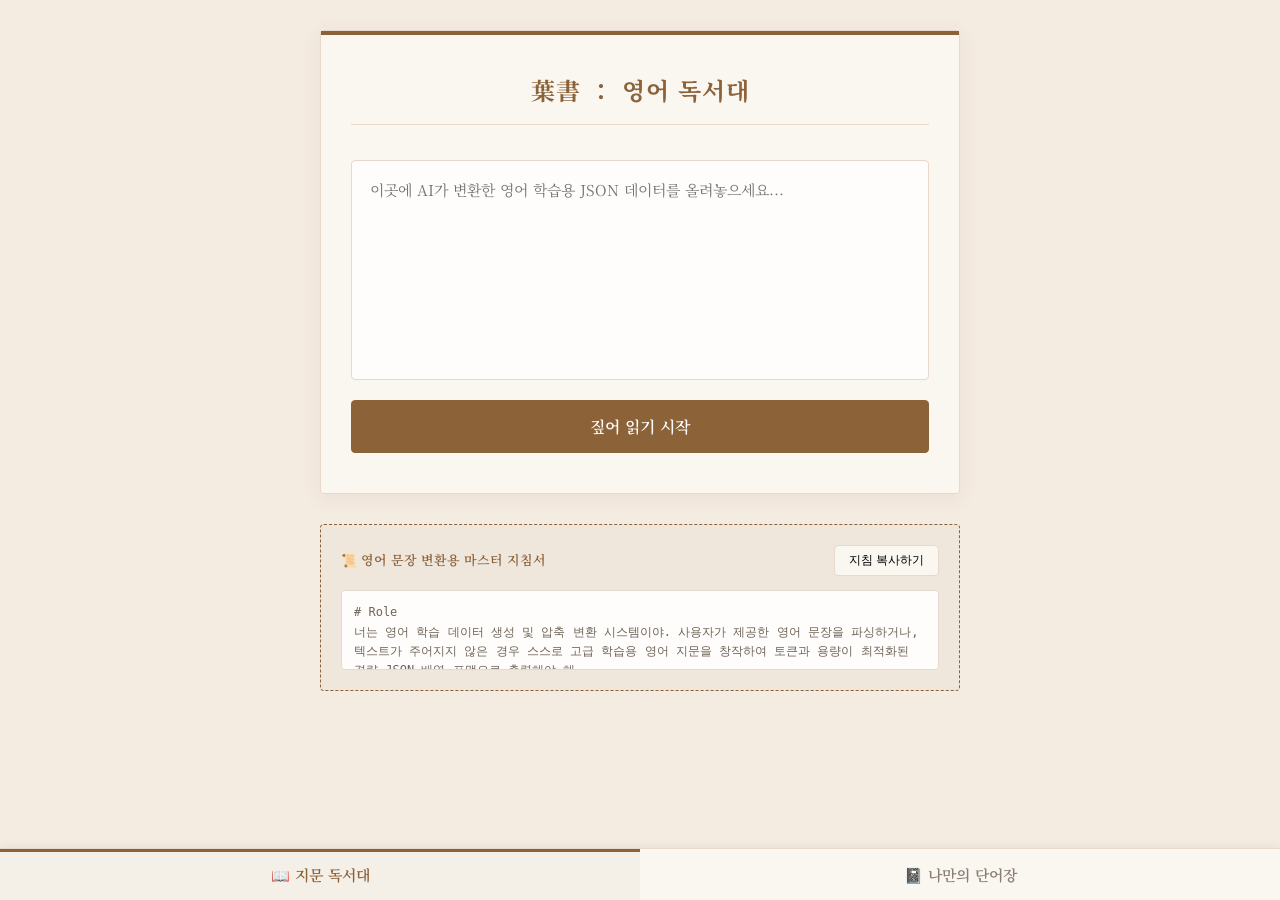
==== en/index.html @ d21dc88b "dir manage" ====
<!DOCTYPE html>
<html lang="ko">
<head>
    <meta charset="UTF-8">
    <meta name="viewport" content="width=device-width, initial-scale=1.0, maximum-scale=1.0, user-scalable=no">
    <title>영어 독서대 & 단어장</title>
    <link href="https://fonts.googleapis.com/css2?family=Noto+Serif+JP:wght@400;700&family=Noto+Serif+KR:wght@400;700&display=swap" rel="stylesheet">
    <link rel="stylesheet" href="../src/reader.css">
</head>
<body data-storage-key="forgotten_english_words_ko">

<div id="tab-reader" class="page-content active">
    <div class="container">
        <h2>葉書 ： 영어 독서대</h2>
        <div id="input-page">
            <textarea id="text-input" placeholder="이곳에 AI가 변환한 영어 학습용 JSON 데이터를 올려놓으세요..."></textarea>
            <button class="btn start-btn" id="process-button">짚어 읽기 시작</button>
        </div>
        <div id="viewer-page">
            <button class="btn back-btn" id="back-button">← 돌아가기</button>
            <div id="viewer-area"></div>
        </div>
    </div>

    <div class="prompt-box">
        <div class="prompt-header">
            <div class="prompt-title">📜 영어 문장 변환용 마스터 지침서</div>
            <button class="copy-btn" id="copy-prompt-btn">지침 복사하기</button>
        </div>
        <div class="prompt-content" id="prompt-text" data-src="prompt.txt"></div>
    </div>
</div>

<div id="tab-wordbook" class="page-content">
    <div class="container">
        <h2>📓 나만의 영어 단어장</h2>
        
        <div class="study-card-area">
            <div id="card-counter">0 / 0</div>
            <div id="card-jp" class="study-card-jp">단어장이 비어있습니다</div>
            <div id="card-hint" class="study-card-hint" style="display:none;">클릭하여 뜻 확인</div>
            
            <div class="card-controls" id="card-ctrls" style="display:none;">
                <button class="card-btn" id="card-prev">◀ 이전</button>
                <button class="card-btn" id="card-next">다음 ▶</button>
            </div>
        </div>

        <div class="add-word-form">
            <input type="text" id="add-jp" placeholder="영어 표기 (예: thoughtful)">
            <input type="text" id="add-kana" placeholder="발음 또는 원형 (선택, 예: thought)">
            <input type="text" id="add-mean" placeholder="한국어 뜻">
            <button class="sm-add-btn" id="add-word-submit">추가</button>
        </div>

        <div class="list-header">
            <span class="list-title">저장된 단어 리스트</span>
            <button class="remove-btn" id="clear-all-btn">전체 삭제</button>
        </div>
        
        <div class="wordbook-list" id="wordbook-list-container"></div>
    </div>
</div>

<div class="tab-bar">
    <button class="tab-btn active" onclick="switchTab('tab-reader')">📖 지문 독서대</button>
    <button class="tab-btn" onclick="switchTab('tab-wordbook')">📓 나만의 단어장</button>
</div>

<script src="../src/reader.js"></script>
</body>
</html>
---- src/reader.css ----
:root {
    --primary: #8C6239;          
    --primary-hover: #6F4E2C;
    --bg-main: #F4EBE1;          
    --bg-card: #FAF6F0;          
    --text-main: #3E3429;        
    --text-muted: #8A7E72;
    --border-color: #E6D9CB;     
    --hint-kana: #2B5F75;        
    --hint-both: #5A7356;        
    --hint-mean: #A94442;        
}

body {
    font-family: "Noto Serif KR", "Noto Serif JP", "Shippori Mincho", "MS Mincho", "Yu Mincho", serif;
    background-color: var(--bg-main);
    padding: 15px 15px 80px 15px; 
    color: var(--text-main);
    margin: 0;
    -webkit-tap-highlight-color: transparent;
    line-height: 1.6;
}

/* 🎯 하단 고정 탭 바 */
.tab-bar {
    position: fixed;
    bottom: 0; left: 0; right: 0;
    background: var(--bg-card);
    border-top: 1px solid var(--border-color);
    display: flex;
    justify-content: space-around;
    z-index: 1000;
    box-shadow: 0 -2px 10px rgba(0,0,0,0.05);
}

.tab-btn {
    flex: 1;
    padding: 15px 0;
    border: none;
    background: transparent;
    font-family: inherit;
    font-size: 15px;
    font-weight: 600;
    color: var(--text-muted);
    cursor: pointer;
    text-align: center;
    transition: all 0.2s;
}

.tab-btn.active {
    color: var(--primary);
    background: rgba(140, 98, 57, 0.05);
    border-top: 3px solid var(--primary);
    padding-top: 12px;
}

.page-content { display: none; }
.page-content.active { display: block; }

/* 🎯 메인 컨테이너 */
.container {
    max-width: 640px;
    margin: 15px auto 30px auto;
    background: var(--bg-card);
    padding: 40px 30px;
    border-radius: 4px;
    box-shadow: 0 4px 20px rgba(140, 98, 57, 0.08);
    box-sizing: border-box;
    border: 1px solid var(--border-color);
    position: relative;
}

.container::before {
    content: "";
    position: absolute;
    top: 0; left: 0; right: 0;
    height: 4px;
    background: var(--primary);
}

h2 {
    text-align: center;
    font-size: 24px;
    font-weight: 700;
    color: var(--primary);
    margin-top: 0;
    margin-bottom: 35px;
    letter-spacing: 1px;
    border-bottom: 1px solid var(--border-color);
    padding-bottom: 15px;
}

#input-page {
    display: flex;
    flex-direction: column;
    gap: 20px;
}

textarea {
    width: 100%;
    height: 220px;
    padding: 18px;
    border: 1px solid var(--border-color);
    border-radius: 4px;
    resize: none;
    font-size: 15px;
    box-sizing: border-box;
    font-family: inherit;
    background-color: #FFFDFB;
    color: var(--text-main);
}

/* 🎯 버튼 공통 */
.btn {
    border: 1px solid var(--primary);
    padding: 14px;
    border-radius: 4px;
    font-size: 16px;
    font-weight: 600;
    cursor: pointer;
    display: inline-flex;
    justify-content: center;
    align-items: center;
    gap: 8px;
    font-family: inherit;
}

.start-btn { background-color: var(--primary); color: #FFFDFB; }
#viewer-page { display: none; }

.back-btn {
    background-color: transparent;
    color: var(--text-muted);
    border: 1px solid var(--border-color);
    padding: 8px 16px;
    border-radius: 4px;
    font-size: 13px;
    margin-bottom: 25px;
}

/* 🎯 독서대 지문 영역 */
#viewer-area {
    font-size: 22px;
    letter-spacing: 2px;
    word-wrap: break-word;
    word-break: break-all;
    line-height: 54px; 
    padding: 0 5px;
    background-image: linear-gradient(to bottom, transparent 53px, rgba(140, 98, 57, 0.2) 53px);
    background-size: 100% 54px;
    background-repeat: repeat;
    background-position: 0 -2px; 
}

span.word {
    display: inline; 
    position: relative;
    top: -3px; 
    padding: 0 1px;
    user-select: none;
}

span.playable { cursor: pointer; }
span.playable:hover { background-color: rgba(140, 98, 57, 0.07); border-radius: 4px; }
span.word::after {
    content: attr(data-hint);
    font-size: 14px;
    margin-left: 4px;
    font-weight: 500;
    font-family: system-ui, sans-serif;
    display: inline-block;
}

/* 🎯 힌트 단계별 스타일링 */
.stage-1 { background-color: rgba(43, 95, 117, 0.06) !important; border-radius: 4px; }
.stage-1::after { color: var(--hint-kana); }
.stage-2 { background-color: rgba(90, 115, 86, 0.07) !important; border-radius: 4px; }
.stage-2::after { color: var(--hint-both); }
.stage-3 { background-color: rgba(169, 68, 66, 0.05) !important; border-radius: 4px; }
.stage-3::after { color: var(--hint-mean); }

.br-block { display: block; height: 0; line-height: 0; }

/* 🎯 모르는 단어 저장 확인창 */
.word-save-dialog {
    position: fixed;
    inset: 0;
    z-index: 2000;
    display: flex;
    align-items: center;
    justify-content: center;
    padding: 20px;
    background: rgba(62, 52, 41, 0.18);
    opacity: 0;
    pointer-events: none;
    transition: opacity 0.18s ease;
}

.word-save-dialog.show {
    opacity: 1;
    pointer-events: auto;
}

.word-save-card {
    width: min(360px, 100%);
    background: #FFFDFB;
    border: 1px solid var(--border-color);
    border-top: 4px solid var(--primary);
    border-radius: 6px;
    box-shadow: 0 16px 40px rgba(62, 52, 41, 0.18);
    padding: 24px;
    box-sizing: border-box;
    transform: translateY(8px);
    transition: transform 0.18s ease;
}

.word-save-dialog.show .word-save-card {
    transform: translateY(0);
}

.word-save-label {
    font-size: 12px;
    font-weight: 700;
    color: var(--primary);
    margin-bottom: 8px;
}

.word-save-title {
    font-size: 28px;
    font-weight: 700;
    line-height: 1.25;
    color: var(--text-main);
    word-break: break-word;
}

.word-save-meta {
    margin-top: 6px;
    font-size: 14px;
    color: var(--hint-both);
    word-break: break-word;
}

.word-save-message {
    margin-top: 16px;
    font-size: 14px;
    color: var(--text-muted);
}

.word-save-actions {
    display: flex;
    justify-content: flex-end;
    gap: 8px;
    margin-top: 22px;
}

.word-save-actions button {
    border-radius: 4px;
    padding: 9px 14px;
    font-family: inherit;
    font-size: 14px;
    font-weight: 600;
    cursor: pointer;
}

.word-save-cancel {
    background: transparent;
    color: var(--text-muted);
    border: 1px solid var(--border-color);
}

.word-save-confirm {
    background: var(--primary);
    color: #FFFDFB;
    border: 1px solid var(--primary);
}

.clear-card {
    border-top-color: var(--hint-mean);
}

.danger-label {
    color: var(--hint-mean);
}

.word-clear-confirm {
    background: var(--hint-mean);
    color: #FFFDFB;
    border: 1px solid var(--hint-mean);
}

/* 🎯 수동 단어 추가 폼 */
.add-word-form {
    display: grid;
    grid-template-columns: repeat(3, minmax(0, 1fr)) auto;
    gap: 8px;
    margin-bottom: 20px;
    align-items: stretch;
}

.add-word-form input {
    width: 100%;
    min-width: 0;
    box-sizing: border-box;
    padding: 10px;
    border: 1px solid var(--border-color);
    border-radius: 4px;
    font-family: inherit;
    font-size: 14px;
    background: #FFFDFB;
}

.sm-add-btn {
    background: var(--primary);
    color: white;
    border: none;
    min-width: 64px;
    padding: 0 16px;
    border-radius: 4px;
    font-weight: 600;
    cursor: pointer;
    white-space: nowrap;
    font-family: inherit;
}

@media (max-width: 720px) {
    .add-word-form {
        grid-template-columns: 1fr;
    }

    .sm-add-btn {
        min-height: 42px;
    }
}

/* 🎯 플래시 카드 암기방 */
.study-card-area {
    background: #FFFDFB;
    border: 1px dashed var(--primary);
    border-radius: 6px;
    padding: 30px;
    text-align: center;
    margin-bottom: 30px;
    min-height: 140px;
    display: flex;
    flex-direction: column;
    justify-content: center;
    align-items: center;
    position: relative;
}

#card-counter {
    position: absolute; 
    top: 10px; 
    right: 15px; 
    font-size: 12px; 
    color: var(--text-muted);
}

.study-card-jp { font-size: 28px; font-weight: 700; margin-bottom: 10px; color: var(--text-main); }
.study-card-hint { font-size: 16px; color: var(--hint-mean); min-height: 24px; cursor: pointer; background: #EFE6DC; padding: 4px 14px; border-radius: 4px; user-select: none; }
.study-card-hint.revealed { background: transparent; }

.card-controls { display: flex; justify-content: center; gap: 20px; margin-top: 15px; }
.card-btn { background: transparent; border: 1px solid var(--border-color); padding: 6px 16px; border-radius: 4px; cursor: pointer; font-family: inherit; color: var(--text-main); }

/* 🎯 저장된 단어 목록 구조 */
.list-header {
    display: flex; 
    justify-content: space-between; 
    align-items: center; 
    margin-bottom: 10px;
}
.list-title { font-weight: 700; color: var(--primary); }

.wordbook-list { display: flex; flex-direction: column; gap: 8px; max-height: 350px; overflow-y: auto; }
.wordbook-item { display: flex; justify-content: space-between; align-items: center; background: #FFFDFB; padding: 10px 15px; border-radius: 4px; border: 1px solid #F0E6DA; }
.wordbook-item .jp { font-weight: 600; font-size: 16px; }
.wordbook-item .meta { font-size: 13px; color: var(--text-muted); margin-left: 8px; }
.remove-btn { background: transparent; border: none; color: var(--hint-mean); cursor: pointer; font-size: 14px; }

/* 🎯 하단 프롬프트 박스 */
.prompt-box { max-width: 640px; margin: 0 auto 20px auto; background: #EFE6DC; border: 1px dashed var(--primary); padding: 20px; border-radius: 4px; box-sizing: border-box; }
.prompt-header { display: flex; justify-content: space-between; align-items: center; margin-bottom: 14px; }
.prompt-title { font-size: 13px; font-weight: 600; color: var(--primary); }
.copy-btn { background-color: var(--bg-card); border: 1px solid var(--border-color); padding: 6px 14px; border-radius: 4px; font-size: 12px; cursor: pointer; }
.copy-btn.success { background-color: #5A7356; color: white; }
.prompt-content { width: 100%; height: 80px; font-size: 12px; font-family: monospace; color: #6E6458; background: #FFFDFB; border: 1px solid var(--border-color); border-radius: 4px; padding: 12px; box-sizing: border-box; overflow-y: auto; white-space: pre-wrap; }
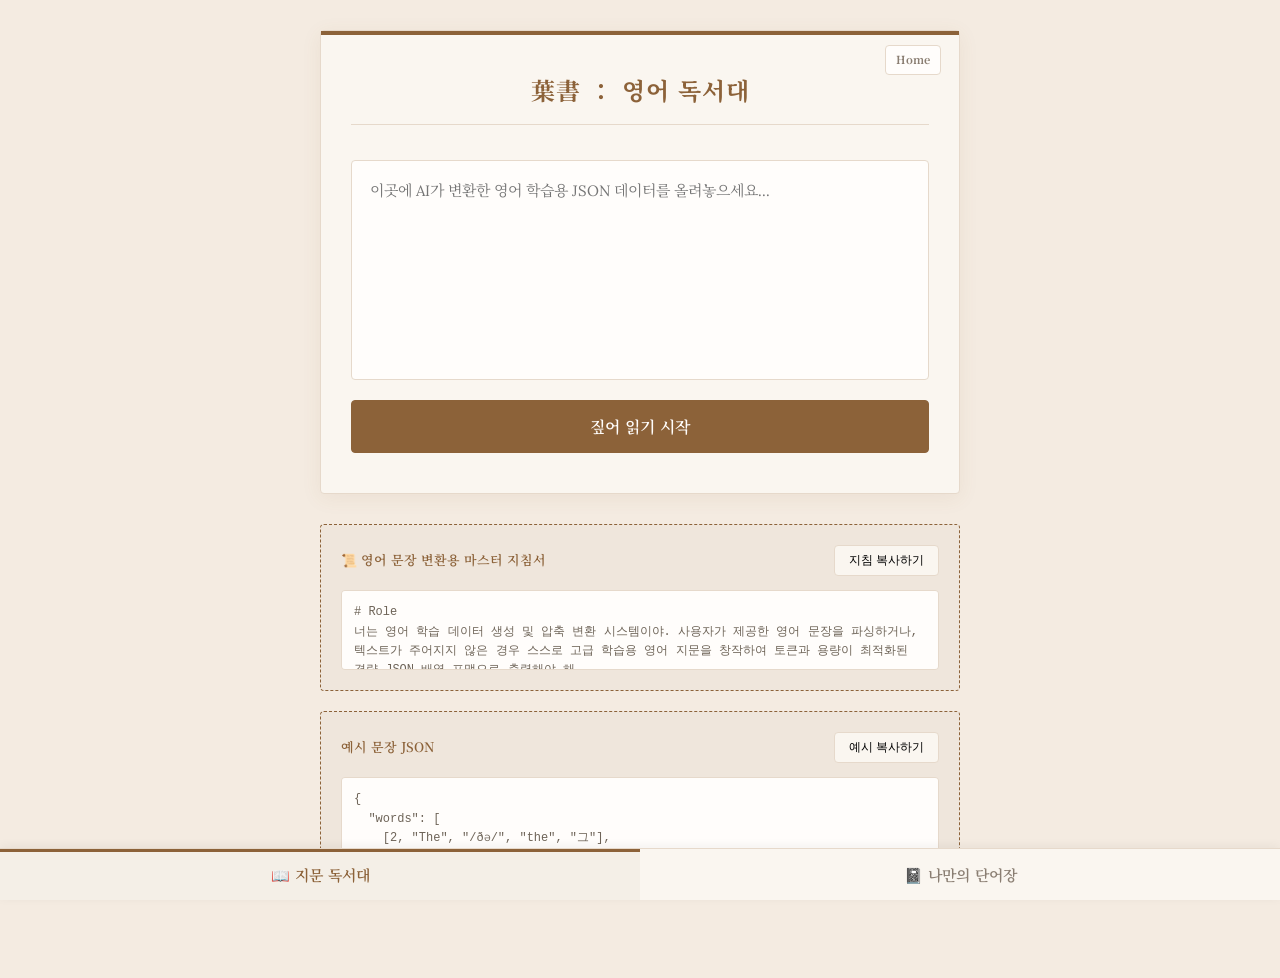
==== commit 02377a48: "fix" ====
--- a/en/index.html
+++ b/en/index.html
@@ -11,6 +11,9 @@
 
 <div id="tab-reader" class="page-content active">
     <div class="container">
+        <div class="reader-top-actions">
+            <a class="home-link" href="../">Home</a>
+        </div>
         <h2>葉書 ： 영어 독서대</h2>
         <div id="input-page">
             <textarea id="text-input" placeholder="이곳에 AI가 변환한 영어 학습용 JSON 데이터를 올려놓으세요..."></textarea>
@@ -22,12 +25,20 @@
         </div>
     </div>
 
-    <div class="prompt-box">
+    <div class="prompt-box reader-support-box">
         <div class="prompt-header">
             <div class="prompt-title">📜 영어 문장 변환용 마스터 지침서</div>
             <button class="copy-btn" id="copy-prompt-btn">지침 복사하기</button>
         </div>
         <div class="prompt-content" id="prompt-text" data-src="prompt.txt"></div>
+    </div>
+
+    <div class="prompt-box reader-support-box">
+        <div class="prompt-header">
+            <div class="prompt-title">예시 문장 JSON</div>
+            <button class="copy-btn" id="copy-example-btn">예시 복사하기</button>
+        </div>
+        <div class="prompt-content" id="example-json-text" data-src="example.json"></div>
     </div>
 </div>
 
@@ -47,9 +58,9 @@
         </div>
 
         <div class="add-word-form">
-            <input type="text" id="add-jp" placeholder="영어 표기 (예: thoughtful)">
-            <input type="text" id="add-kana" placeholder="발음 또는 원형 (선택, 예: thought)">
-            <input type="text" id="add-mean" placeholder="한국어 뜻">
+            <input type="text" id="add-jp" placeholder="원형 (예: thoughtful)">
+            <input type="text" id="add-kana" placeholder="발음기호 (선택, 예: /ˈθɔːtfəl/)">
+            <input type="text" id="add-mean" placeholder="사전형 한국어 뜻">
             <button class="sm-add-btn" id="add-word-submit">추가</button>
         </div>
 
--- a/src/reader.css
+++ b/src/reader.css
@@ -1,3 +1,5 @@
+@import url('https://fonts.googleapis.com/css2?family=Lora:wght@400;500;600;700&display=swap');
+
 :root {
     --primary: #8C6239;          
     --primary-hover: #6F4E2C;
@@ -140,8 +142,8 @@
 
 /* 🎯 독서대 지문 영역 */
 #viewer-area {
-    font-size: 22px;
-    letter-spacing: 2px;
+    font-size: 20px;
+    letter-spacing: 1px;
     word-wrap: break-word;
     word-break: break-all;
     line-height: 54px; 
@@ -164,11 +166,56 @@
 span.playable:hover { background-color: rgba(140, 98, 57, 0.07); border-radius: 4px; }
 span.word::after {
     content: attr(data-hint);
-    font-size: 14px;
+    font-size: 12px;
     margin-left: 4px;
     font-weight: 500;
     font-family: system-ui, sans-serif;
     display: inline-block;
+}
+
+.reader-top-actions {
+    position: absolute;
+    top: 14px;
+    right: 18px;
+    z-index: 1;
+}
+
+.home-link {
+    display: inline-flex;
+    align-items: center;
+    justify-content: center;
+    min-height: 28px;
+    padding: 0 10px;
+    border: 1px solid var(--border-color);
+    border-radius: 4px;
+    background: #FFFDFB;
+    color: var(--text-muted);
+    font-size: 11px;
+    font-weight: 700;
+    text-decoration: none;
+}
+
+.home-link:hover {
+    border-color: var(--primary);
+    color: var(--primary);
+}
+
+body[data-storage-key="forgotten_english_words_ko"] #viewer-area {
+    font-family: "Lora", Georgia, "Noto Serif KR", serif;
+    font-size: 19px;
+    letter-spacing: 0;
+    word-break: normal;
+    overflow-wrap: anywhere;
+    word-spacing: 0.16em;
+}
+
+body[data-storage-key="forgotten_english_words_ko"] span.word {
+    padding: 0 0.5px;
+}
+
+body[data-storage-key="forgotten_english_words_ko"] span.word::after {
+    font-size: 11px;
+    word-spacing: normal;
 }
 
 /* 🎯 힌트 단계별 스타일링 */
@@ -356,7 +403,7 @@
     color: var(--text-muted);
 }
 
-.study-card-jp { font-size: 28px; font-weight: 700; margin-bottom: 10px; color: var(--text-main); }
+.study-card-jp { font-size: 25px; font-weight: 700; margin-bottom: 10px; color: var(--text-main); }
 .study-card-hint { font-size: 16px; color: var(--hint-mean); min-height: 24px; cursor: pointer; background: #EFE6DC; padding: 4px 14px; border-radius: 4px; user-select: none; }
 .study-card-hint.revealed { background: transparent; }
 
@@ -385,3 +432,15 @@
 .copy-btn { background-color: var(--bg-card); border: 1px solid var(--border-color); padding: 6px 14px; border-radius: 4px; font-size: 12px; cursor: pointer; }
 .copy-btn.success { background-color: #5A7356; color: white; }
 .prompt-content { width: 100%; height: 80px; font-size: 12px; font-family: monospace; color: #6E6458; background: #FFFDFB; border: 1px solid var(--border-color); border-radius: 4px; padding: 12px; box-sizing: border-box; overflow-y: auto; white-space: pre-wrap; }
+
+body[data-storage-key="forgotten_english_words_ko"] textarea,
+body[data-storage-key="forgotten_english_words_ko"] .study-card-jp,
+body[data-storage-key="forgotten_english_words_ko"] .wordbook-item .jp,
+body[data-storage-key="forgotten_english_words_ko"] #add-jp {
+    font-family: "Lora", Georgia, "Noto Serif KR", serif;
+}
+
+body[data-storage-key="forgotten_english_words_ko"] .study-card-jp {
+    font-size: 24px;
+    letter-spacing: 0;
+}
